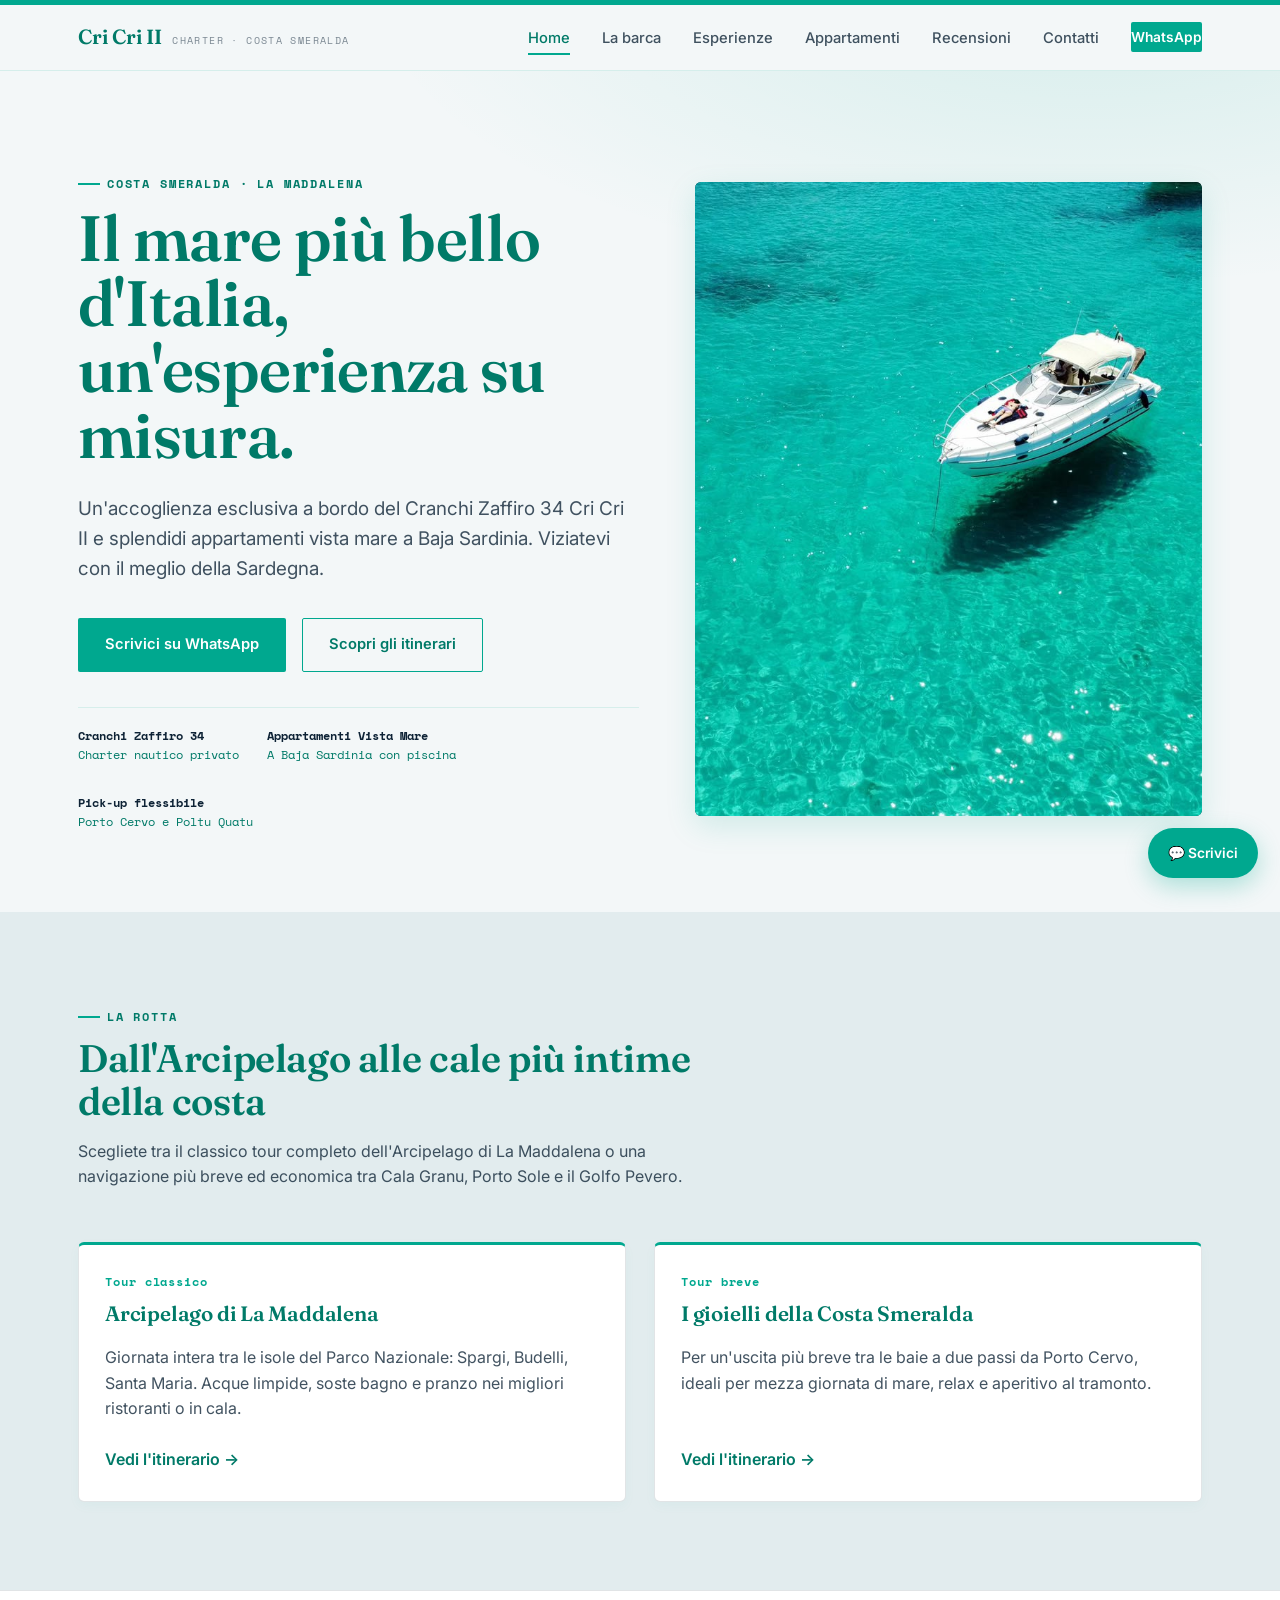
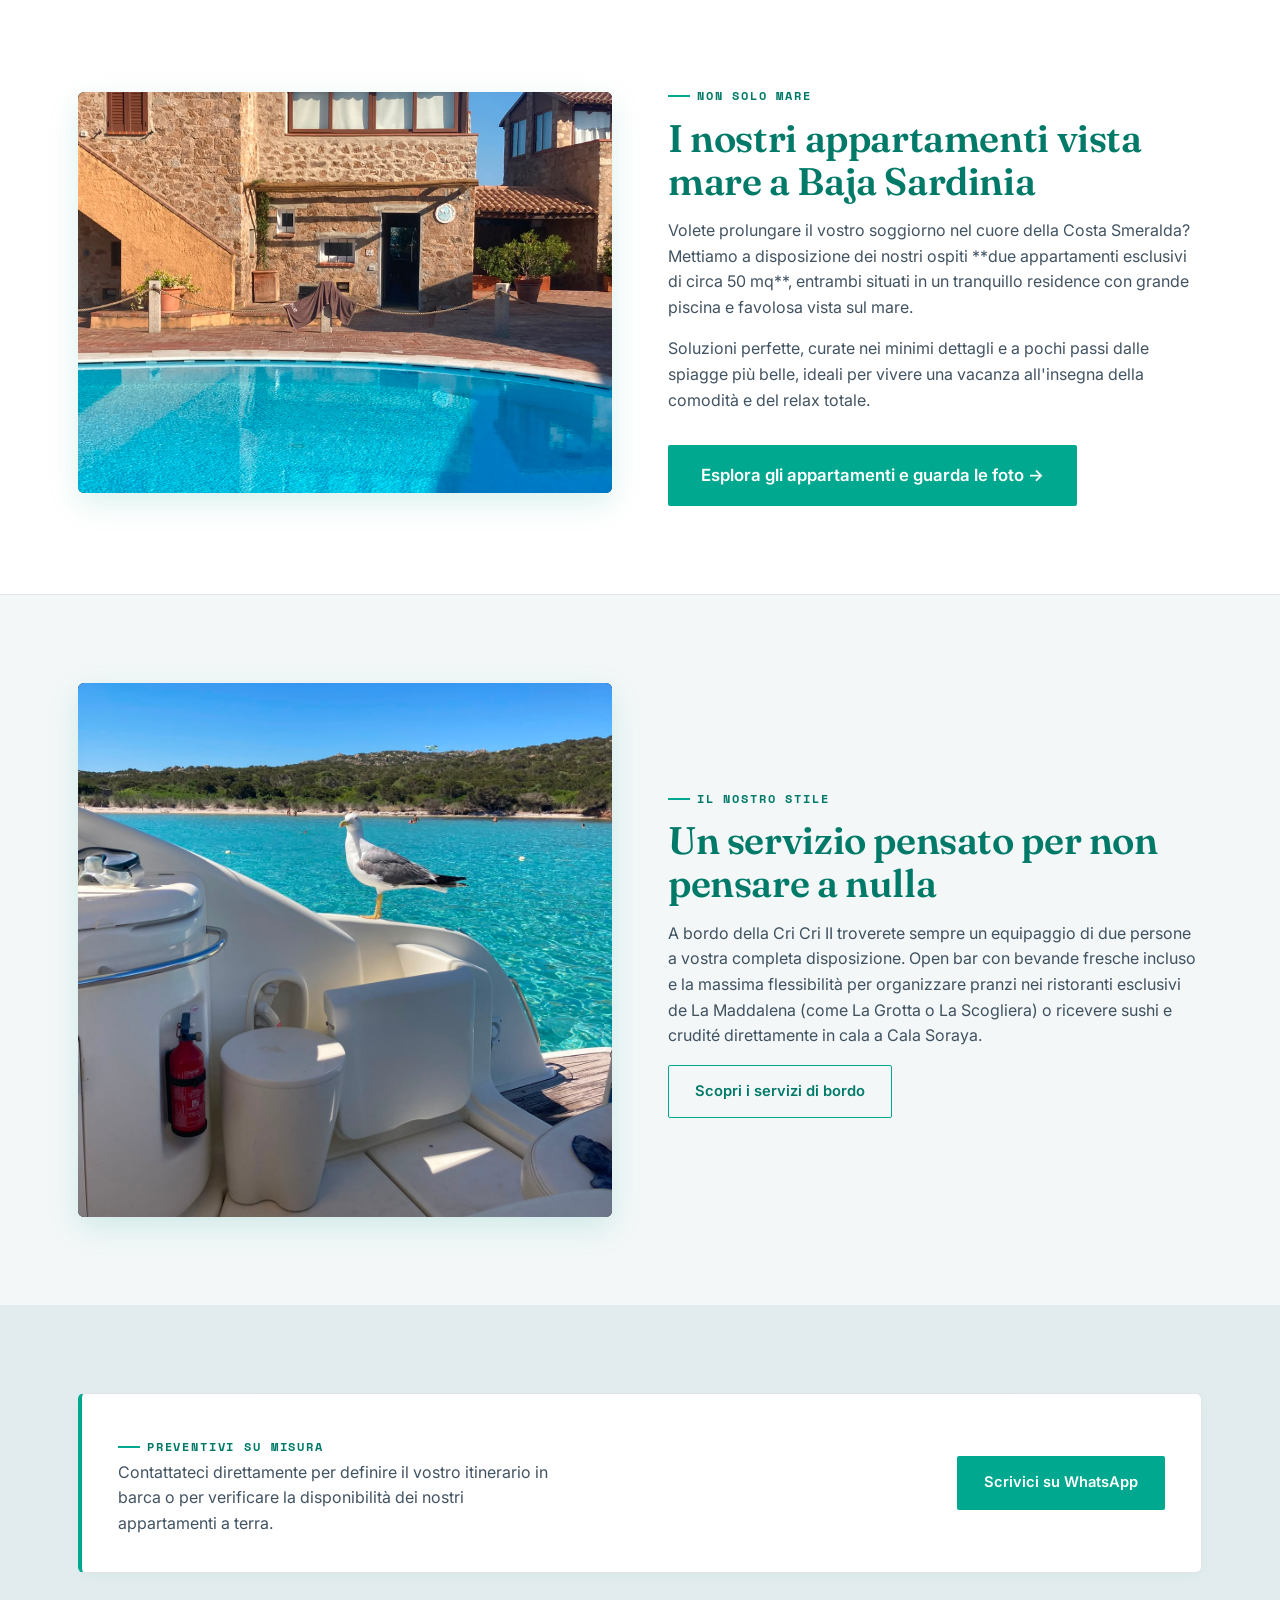
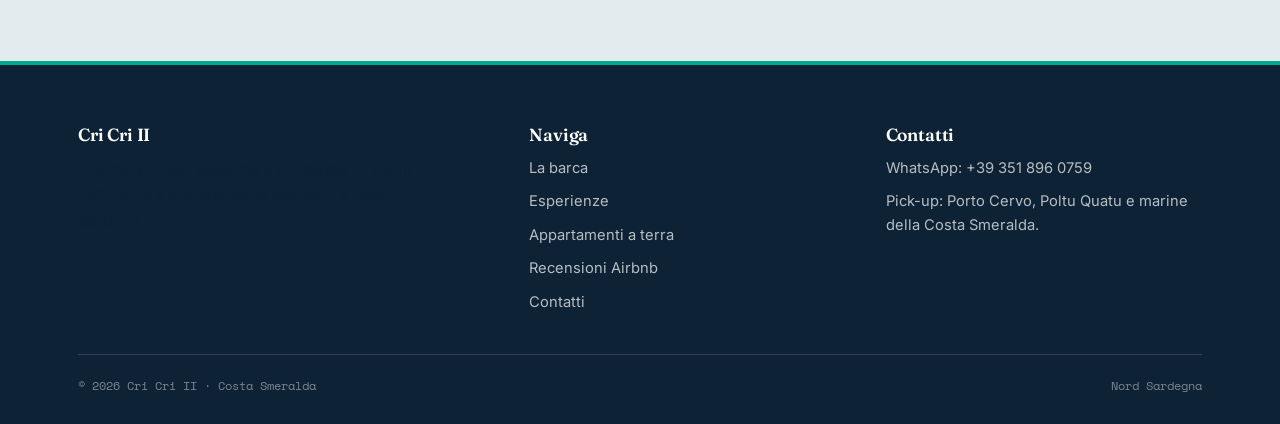
==== index.html @ c1dc6e1e "primo caricamento del sito" ====
<!DOCTYPE html>
<html lang="it">
<head>
<meta charset="UTF-8">
<meta name="viewport" content="width=device-width, initial-scale=1.0">
<title>Cri Cri II - Charter privato in Costa Smeralda</title>
<meta name="description" content="Charter nautico esclusivo a bordo del Cranchi Zaffiro 34 Cri Cri II e appartamenti di lusso a Baja Sardinia.">
<link rel="stylesheet" href="style.css">
</head>
<body>
<header class="site-header">
  <nav class="nav">
    <a href="index.html" class="brand">Cri Cri II <small>Charter · Costa Smeralda</small></a>
    <button class="nav-toggle" aria-label="Menu">☰</button>
    <ul class="nav-links">
      <li><a href="index.html" class="active">Home</a></li>
      <li><a href="la-barca.html">La barca</a></li>
      <li><a href="esperienze.html">Esperienze</a></li>
      <li><a href="appartamenti.html">Appartamenti</a></li>
      <li><a href="recensioni.html">Recensioni</a></li>
      <li><a href="contatti.html">Contatti</a></li>
      <li><a href="https://wa.me/393518960759?text=Ciao%2C%20vorrei%20informazioni" class="nav-cta" target="_blank" rel="noopener">WhatsApp</a></li>
    </ul>
  </nav>
</header>

<section class="hero">
  <div class="container hero-grid">
    <div>
      <p class="eyebrow">Costa Smeralda · La Maddalena</p>
      <h1>Il mare più bello d'Italia, un'esperienza su misura.</h1>
      <p class="hero-tagline">Un'accoglienza esclusiva a bordo del Cranchi Zaffiro 34 Cri Cri II e splendidi appartamenti vista mare a Baja Sardinia. Viziatevi con il meglio della Sardegna.</p>
      <div class="hero-cta-row">
        <a href="https://wa.me/393518960759?text=Ciao%2C%20vorrei%20informazioni%20sul%20charter" class="btn btn-whatsapp" target="_blank" rel="noopener">Scrivici su WhatsApp</a>
        <a href="esperienze.html" class="btn btn-outline">Scopri gli itinerari</a>
      </div>
      <div class="hero-meta">
        <div><strong>Cranchi Zaffiro 34</strong><br>Charter nautico privato</div>
        <div><strong>Appartamenti Vista Mare</strong><br>A Baja Sardinia con piscina</div>
        <div><strong>Pick-up flessibile</strong><br>Porto Cervo e Poltu Quatu</div>
      </div>
    </div>
    <div class="photo-frame" style="--ar:4/5;">
      <img src="PHOTO-2026-07-21-18-40-40.jpg" alt="Barca in mare cristallino" style="z-index: 0;">
      <span class="tag">Cri Cri II</span>
      <span class="cap">Navigazione in Costa Smeralda</span>
    </div>
  </div>
</section>

<section class="section-alt">
  <div class="container">
    <div class="section-head">
      <p class="eyebrow">La rotta</p>
      <h2>Dall'Arcipelago alle cale più intime della costa</h2>
      <p>Scegliete tra il classico tour completo dell'Arcipelago di La Maddalena o una navigazione più breve ed economica tra Cala Granu, Porto Sole e il Golfo Pevero.</p>
    </div>
    <div class="grid-2">
      <div class="card">
        <span class="num">Tour classico</span>
        <h3>Arcipelago di La Maddalena</h3>
        <p>Giornata intera tra le isole del Parco Nazionale: Spargi, Budelli, Santa Maria. Acque limpide, soste bagno e pranzo nei migliori ristoranti o in cala.</p>
        <a href="esperienze.html" style="text-decoration:none; color:var(--smeraldina-dark); font-weight:600; margin-top:auto;">Vedi l'itinerario &rarr;</a>
      </div>
      <div class="card">
        <span class="num">Tour breve</span>
        <h3>I gioielli della Costa Smeralda</h3>
        <p>Per un'uscita più breve tra le baie a due passi da Porto Cervo, ideali per mezza giornata di mare, relax e aperitivo al tramonto.</p>
        <a href="esperienze.html" style="text-decoration:none; color:var(--smeraldina-dark); font-weight:600; margin-top:auto;">Vedi l'itinerario &rarr;</a>
      </div>
    </div>
  </div>
</section>

<!-- SEZIONE APPARTAMENTI EVIDENZIATA IN HOME -->
<section style="background: #fff; border-top: 1px solid var(--line); border-bottom: 1px solid var(--line);">
  <div class="container two-col">
    <div class="photo-frame" style="--ar:4/3;">
       <img src="appartamento-baja.JPG" alt="Appartamenti a Baja Sardinia" style="z-index: 0;">
       <span class="tag">Ospitalità a terra</span>
       <span class="cap">Residency con piscina a Baja Sardinia</span>
    </div>
    <div class="col-text">
      <p class="eyebrow">Non solo mare</p>
      <h2>I nostri appartamenti vista mare a Baja Sardinia</h2>
      <p>Volete prolungare il vostro soggiorno nel cuore della Costa Smeralda? Mettiamo a disposizione dei nostri ospiti **due appartamenti esclusivi di circa 50 mq**, entrambi situati in un tranquillo residence con grande piscina e favolosa vista sul mare.</p>
      <p>Soluzioni perfette, curate nei minimi dettagli e a pochi passi dalle spiagge più belle, ideali per vivere una vacanza all'insegna della comodità e del relax totale.</p>
      
      <div style="margin-top: 2em;">
        <a href="appartamenti.html" class="btn btn-primary" style="padding: 16px 32px; font-size: 1.05rem; background: var(--smeraldina);">
          Esplora gli appartamenti e guarda le foto &rarr;
        </a>
      </div>
    </div>
  </div>
</section>

<section>
  <div class="container two-col">
    <div class="photo-frame" style="--ar:1/1;">
      <img src="PHOTO-2026-07-21-18-40-39.jpg" alt="Dettagli di bordo" style="z-index: 0;">
      <span class="tag">Comfort totale</span>
      <span class="cap">Open bar e assistenza dedicata</span>
    </div>
    <div class="col-text">
      <p class="eyebrow">Il nostro stile</p>
      <h2>Un servizio pensato per non pensare a nulla</h2>
      <p>A bordo della Cri Cri II troverete sempre un equipaggio di due persone a vostra completa disposizione. Open bar con bevande fresche incluso e la massima flessibilità per organizzare pranzi nei ristoranti esclusivi de La Maddalena (come La Grotta o La Scogliera) o ricevere sushi e crudité direttamente in cala a Cala Soraya.</p>
      <a href="esperienze.html" class="btn btn-outline">Scopri i servizi di bordo</a>
    </div>
  </div>
</section>

<section class="section-alt">
  <div class="container">
    <div class="price-box">
      <div>
        <p class="eyebrow" style="margin-bottom:.3em;">Preventivi su misura</p>
        <p style="margin:0;max-width:44ch;">Contattateci direttamente per definire il vostro itinerario in barca o per verificare la disponibilità dei nostri appartamenti a terra.</p>
      </div>
      <a href="https://wa.me/393518960759?text=Ciao%2C%20vorrei%20informazioni" class="btn btn-whatsapp" target="_blank" rel="noopener">Scrivici su WhatsApp</a>
    </div>
  </div>
</section>

<footer>
  <div class="container">
    <div class="footer-grid">
      <div>
        <h4>Cri Cri II</h4>
        <p style="max-width:36ch;">Charter privato elegante a bordo del Cranchi Zaffiro 34 e appartamenti esclusivi a Baja Sardinia.</p>
      </div>
      <div>
        <h4>Naviga</h4>
        <ul class="footer-links">
          <li><a href="la-barca.html">La barca</a></li>
          <li><a href="esperienze.html">Esperienze</a></li>
          <li><a href="appartamenti.html">Appartamenti a terra</a></li>
          <li><a href="recensioni.html">Recensioni Airbnb</a></li>
          <li><a href="contatti.html">Contatti</a></li>
        </ul>
      </div>
      <div>
        <h4>Contatti</h4>
        <ul class="footer-links">
          <li><a href="https://wa.me/393518960759" target="_blank" rel="noopener">WhatsApp: +39 351 896 0759</a></li>
          <li>Pick-up: Porto Cervo, Poltu Quatu e marine della Costa Smeralda.</li>
        </ul>
      </div>
    </div>
    <div class="footer-bottom">
      <span>© 2026 Cri Cri II · Costa Smeralda</span>
      <span>Nord Sardegna</span>
    </div>
  </div>
</footer>
<a href="https://wa.me/393518960759" class="wa-float" target="_blank" rel="noopener">💬 Scrivici</a>
<script src="script.js"></script>
</body>
</html>
---- style.css ----
/* =========================================================
   CRI CRI II - Charter nautico & Ospitalità, Costa Smeralda
   Palette: Verde Smeraldina PROTAGONISTA, Blu Navy, 
   Azzurro Acquamarina & Sabbia.
   ========================================================= */
@import url('https://fonts.googleapis.com/css2?family=Fraunces:ital,opsz,wght@0,9..144,400;0,9..144,500;0,9..144,600;0,9..144,700;1,9..144,500&family=Inter:wght@400;500;600;700&family=Space+Mono:wght@400;700&display=swap');

:root{
  --ink: #0D2235;          /* Blu navy profondo */
  --ink-70: rgba(13,34,53,.78);
  --ink-45: rgba(13,34,53,.52);
  
  /* Sfondi morbidi */
  --linen: #F3F7F8;        /* Acquamarina ultra-chiaro */
  --linen-dim: #E2ECEE;    /* Azzurro polvere per sezioni alternate */
  
  /* Colore PROTAGONISTA: Verde Acqua Smeraldina */
  --smeraldina: #00A88F;   /* Verde smeraldo brillante per bottoni e accenti */
  --smeraldina-dark: #007A68; /* Smeraldina profondo per titoli perfetti da leggere */
  --smeraldina-light: rgba(0, 168, 143, 0.12);
  
  --gold: #D1A153;         /* Tocco sabbia dorata/ottone */
  --line: rgba(13,34,53,.12);
  --radius: 6px;
  --shadow: 0 10px 30px rgba(0,168,143,.15);
}

*{box-sizing:border-box;}
html{scroll-behavior:smooth;}
body{
  margin:0;
  background:var(--linen);
  color:var(--ink);
  font-family:'Inter', sans-serif;
  font-size:16px;
  line-height:1.6;
  -webkit-font-smoothing:antialiased;
  border-top: 5px solid var(--smeraldina); /* Nuova cornice superiore verde */
}
img{max-width:100%;display:block;}
a{color:inherit;}

.container{
  width:100%;
  max-width:1180px;
  margin:0 auto;
  padding:0 28px;
}

/* TITOLI ORA IN VERDE SMERALDINA */
h1,h2,h3,h4{
  font-family:'Fraunces', serif;
  font-weight:600;
  margin:0 0 .4em;
  color:var(--smeraldina-dark); 
  letter-spacing:-0.01em;
}
h1{font-size:clamp(2.4rem,5vw,4.2rem);line-height:1.03;font-weight:600;}
h2{font-size:clamp(1.7rem,3vw,2.6rem);line-height:1.12;}
h3{font-size:1.3rem;line-height:1.25;}
p{margin:0 0 1em;color:var(--ink-70);}

/* Testo selezionato con il mouse color smeraldo */
::selection {
  background: var(--smeraldina);
  color: #fff;
}

.eyebrow{
  font-family:'Space Mono', monospace;
  font-size:.72rem;
  letter-spacing:.16em;
  text-transform:uppercase;
  color:var(--smeraldina-dark);
  display:inline-flex;
  align-items:center;
  gap:.6em;
  margin-bottom:1em;
  font-weight:700;
}
.eyebrow::before{
  content:"";
  width:22px;height:2px;background:var(--smeraldina);display:inline-block;
}

/* ---------- header / nav ---------- */
.site-header{
  position:sticky;top:0;z-index:50;
  background:rgba(243, 247, 248, .94);
  backdrop-filter:blur(8px);
  border-bottom:1px solid var(--smeraldina-light);
}
.nav{
  display:flex;align-items:center;justify-content:space-between;
  padding:16px 28px;max-width:1180px;margin:0 auto;
}
.brand{
  display:flex;align-items:baseline;gap:.5em;
  font-family:'Fraunces', serif;font-weight:600;font-size:1.28rem;
  text-decoration:none;
  color:var(--smeraldina-dark); /* Logo testuale in verde */
}
.brand small{
  font-family:'Space Mono',monospace;font-size:.62rem;letter-spacing:.14em;
  color:var(--ink-45);text-transform:uppercase;font-weight:400;
}
.nav-links{display:flex;gap:32px;list-style:none;margin:0;padding:0;align-items:center;}
.nav-links a{
  text-decoration:none;font-size:.92rem;font-weight:500;color:var(--ink-70);
  position:relative;padding:4px 0;
  transition: color 0.2s ease;
}
.nav-links a:hover, .nav-links a.active{color:var(--smeraldina-dark);}
.nav-links a.active::after{
  content:"";position:absolute;left:0;right:0;bottom:-4px;height:2px;background:var(--smeraldina);
}
.nav-cta{
  background:var(--smeraldina);color:#fff !important;
  padding:10px 20px;border-radius:2px;font-size:.86rem !important;
  font-weight:600 !important;text-decoration:none;
  display:inline-flex;align-items:center;gap:.5em;
  transition: background 0.2s ease;
}
.nav-cta:hover{background:var(--smeraldina-dark);}
.nav-toggle{display:none;background:none;border:0;font-size:1.6rem;cursor:pointer;color:var(--smeraldina-dark);}

@media (max-width:860px){
  .nav-links{
    position:fixed;top:64px;left:0;right:0;
    background:var(--linen);
    flex-direction:column;align-items:flex-start;
    padding:24px 28px 32px;gap:20px;
    border-bottom:1px solid var(--line);
    transform:translateY(-120%);opacity:0;
    transition:transform .3s ease, opacity .3s ease;
    pointer-events:none;
  }
  .nav-links.open{transform:translateY(0);opacity:1;pointer-events:auto;}
  .nav-toggle{display:block;}
}

/* ---------- buttons ---------- */
.btn{
  display:inline-flex;align-items:center;gap:.6em;
  font-family:'Inter',sans-serif;font-weight:600;font-size:.92rem;
  padding:14px 26px;border-radius:2px;text-decoration:none;
  border:1px solid transparent;cursor:pointer;
  transition: all 0.2s ease;
}
.btn-primary{background:var(--smeraldina);color:#fff;}
.btn-primary:hover{background:var(--smeraldina-dark); transform:translateY(-1px);}

.btn-outline{border-color:var(--smeraldina);color:var(--smeraldina-dark);background:transparent;}
.btn-outline:hover{background:var(--smeraldina);color:#fff;}

.btn-whatsapp{background:var(--smeraldina);color:#fff;}
.btn-whatsapp:hover{background:var(--smeraldina-dark); transform:translateY(-1px);}

/* ---------- hero ---------- */
.hero{
  position:relative;
  padding:96px 0 80px;
  background:
    radial-gradient(1200px 500px at 85% -10%, var(--smeraldina-light), transparent 60%),
    linear-gradient(180deg, var(--linen) 0%, var(--linen) 100%);
  overflow:hidden;
}
.hero-grid{
  display:grid;grid-template-columns:1.05fr .95fr;gap:56px;align-items:center;
}
@media (max-width:900px){.hero-grid{grid-template-columns:1fr;}}
.hero-tagline{font-size:1.18rem;color:var(--ink-70);max-width:46ch;margin-bottom:1.8em;}
.hero-cta-row{display:flex;gap:16px;flex-wrap:wrap;margin-bottom:2.2em;}
.hero-meta{
  display:flex;gap:28px;flex-wrap:wrap;
  font-family:'Space Mono',monospace;font-size:.76rem;color:var(--smeraldina-dark);
  border-top:1px solid var(--smeraldina-light);padding-top:18px;
}
.hero-meta strong{color:var(--ink);font-weight:700;}

/* ---------- photo frame ---------- */
.photo-frame{
  position:relative;
  border-radius:var(--radius);
  overflow:hidden;
  aspect-ratio: var(--ar, 4/3);
  background:var(--ink);
  display:flex;flex-direction:column;justify-content:flex-end;
  align-items:flex-start;
  color:#fff;padding:16px 18px;
  box-shadow:var(--shadow);
}
.photo-frame img{position:absolute;inset:0;width:100%;height:100%;object-fit:cover;}
.photo-frame .tag{
  background: var(--smeraldina);
  color: #fff;
  font-family: 'Inter', sans-serif;
  font-size: .75rem;
  font-weight: 700;
  letter-spacing: .05em;
  text-transform: uppercase;
  padding: 6px 12px;
  border-radius: 20px;
  display: inline-block;
  box-shadow: 0 2px 10px rgba(0,0,0,0.15);
}
.photo-frame .cap{
  font-family:'Fraunces',serif;
  font-size:1.15rem;
  margin-top:.4em; 
  text-shadow: 0 2px 6px rgba(0,0,0,0.8);
  font-weight: 500;
  color: #fff; /* Sovrascrive il verde per i testi sulle foto */
}

/* ---------- sections ---------- */
section{padding:88px 0;}
.section-alt{background:var(--linen-dim);}
.section-ink{
  background: linear-gradient(135deg, var(--smeraldina-dark) 0%, var(--ink) 100%);
  color:#fff;
}
.section-ink h2, .section-ink h3{color:#fff;}
.section-ink p{color:rgba(255,255,255,.9);}
.section-ink .eyebrow {color:#fff;}
.section-ink .eyebrow::before {background:#fff;}
.section-head{max-width:640px;margin-bottom:52px;}

/* ---------- cards ---------- */
.grid-3{display:grid;grid-template-columns:repeat(3,1fr);gap:28px;}
.grid-2{display:grid;grid-template-columns:1fr 1fr;gap:28px;}
@media (max-width:860px){.grid-3{grid-template-columns:1fr;}.grid-2{grid-template-columns:1fr;}}

.card{
  background:#fff;
  border:1px solid var(--line);
  border-top: 3px solid var(--smeraldina);
  border-radius:var(--radius);
  padding:28px 26px;display:flex;flex-direction:column;gap:.6em;
  box-shadow: 0 4px 12px rgba(0,168,143,.04);
}
.card .num{
  font-family:'Space Mono',monospace;font-size:.72rem;color:var(--smeraldina);
  letter-spacing:.08em;font-weight:700;
}

/* price box */
.price-box{
  display:flex;flex-wrap:wrap;gap:32px;align-items:center;justify-content:space-between;
  background:#fff;
  border:1px solid var(--line);
  border-left: 4px solid var(--smeraldina);
  border-radius:var(--radius);
  padding:36px;
  box-shadow: 0 4px 12px rgba(0,168,143,.04);
}

/* footer */
footer{
  background:var(--ink);color:rgba(255,255,255,.7);
  padding:56px 0 28px;
  border-top: 4px solid var(--smeraldina);
}
footer h4{color:#fff;font-family:'Fraunces',serif;font-size:1.1rem;}
.footer-grid{display:grid;grid-template-columns:1.3fr 1fr 1fr;gap:40px;margin-bottom:40px;}
@media (max-width:760px){.footer-grid{grid-template-columns:1fr;}}
footer a{color:rgba(255,255,255,.7);text-decoration:none; transition:color 0.2s ease;}
footer a:hover{color:var(--smeraldina);}
.footer-links{list-style:none;padding:0;margin:0;display:flex;flex-direction:column;gap:10px;font-size:.92rem;}
.footer-bottom{
  border-top:1px solid rgba(255,255,255,.14);padding-top:22px;
  display:flex;justify-content:space-between;flex-wrap:wrap;gap:12px;
  font-family:'Space Mono',monospace;font-size:.72rem;color:rgba(255,255,255,.45);
}

/* wa-float */
.wa-float{
  position:fixed;bottom:22px;right:22px;z-index:60;
  background:var(--smeraldina);
  color:#fff;border-radius:50px;
  padding:14px 20px;display:flex;align-items:center;gap:.6em;
  text-decoration:none;box-shadow:0 8px 24px rgba(0,168,143,.3);
  font-family:'Inter',sans-serif;font-weight:600;font-size:.86rem;
  transition: background 0.2s ease, transform 0.2s ease;
}
.wa-float:hover{background:var(--smeraldina-dark); transform:scale(1.05);}

/* utilities / page specific */
.amenity-list{list-style:none;padding:0;margin:0;display:grid;grid-template-columns:1fr 1fr;gap:10px 24px;}
.amenity-list li{font-size:.92rem;color:var(--ink-70);padding-left:1.3em;position:relative;}
.amenity-list li::before{content:"\2022";position:absolute;left:0;color:var(--smeraldina);font-weight:bold;font-size:1.2em;}
.badge{
  display:inline-flex;align-items:center;gap:.5em;
  font-family:'Space Mono',monospace;font-size:.68rem;letter-spacing:.06em;
  text-transform:uppercase;color:var(--smeraldina-dark);
  background:var(--smeraldina-light);border:1px solid rgba(0,168,143,.3);
  padding:6px 12px;border-radius:20px;font-weight:700;
}
.divider{height:1px;background:var(--smeraldina-light);margin:0;border:0;}
.page-hero{
  padding:64px 0 48px;
  background:linear-gradient(180deg, var(--linen-dim), var(--linen));
  border-bottom:1px solid var(--smeraldina-light);
}
.two-col{display:grid;grid-template-columns:1fr 1fr;gap:56px;align-items:center;}
@media (max-width:860px){.two-col{grid-template-columns:1fr;}}
.two-col.reverse .col-text{order:2;}
@media (max-width:860px){.two-col.reverse .col-text{order:0;}}
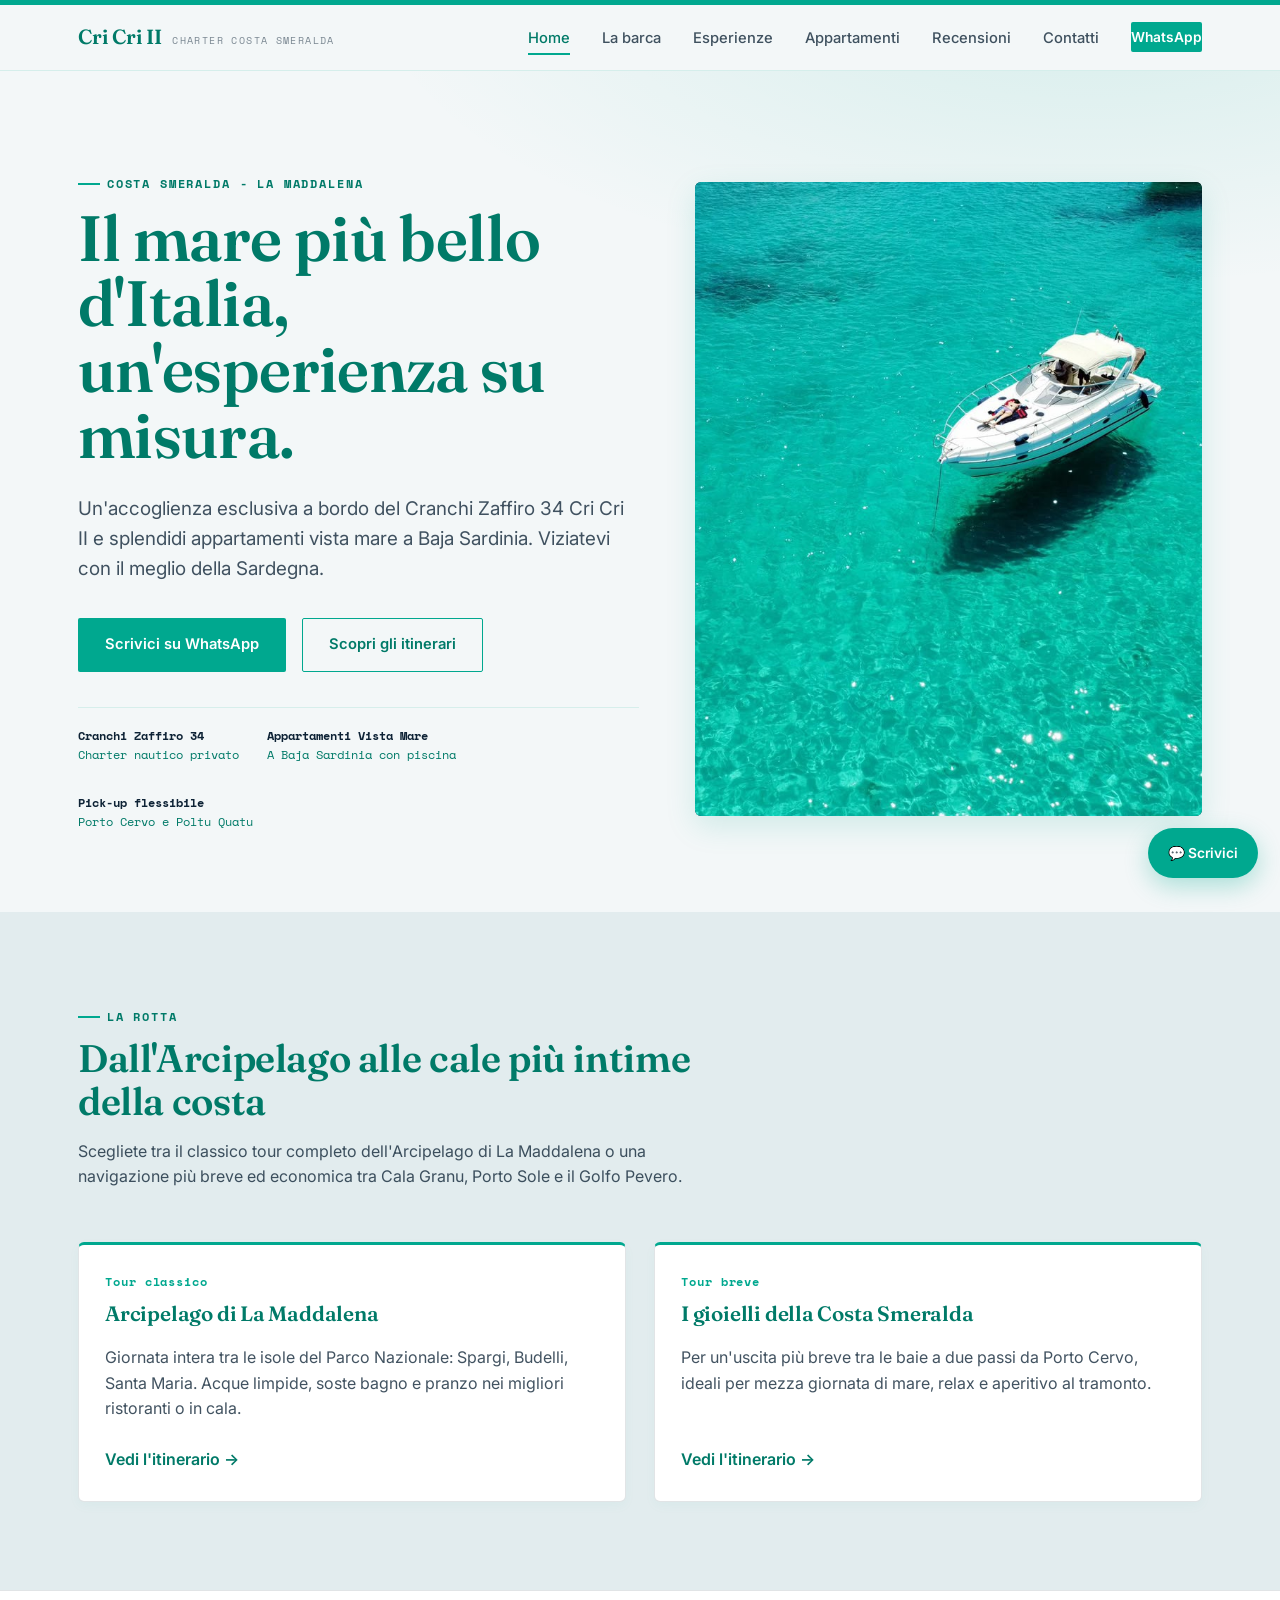
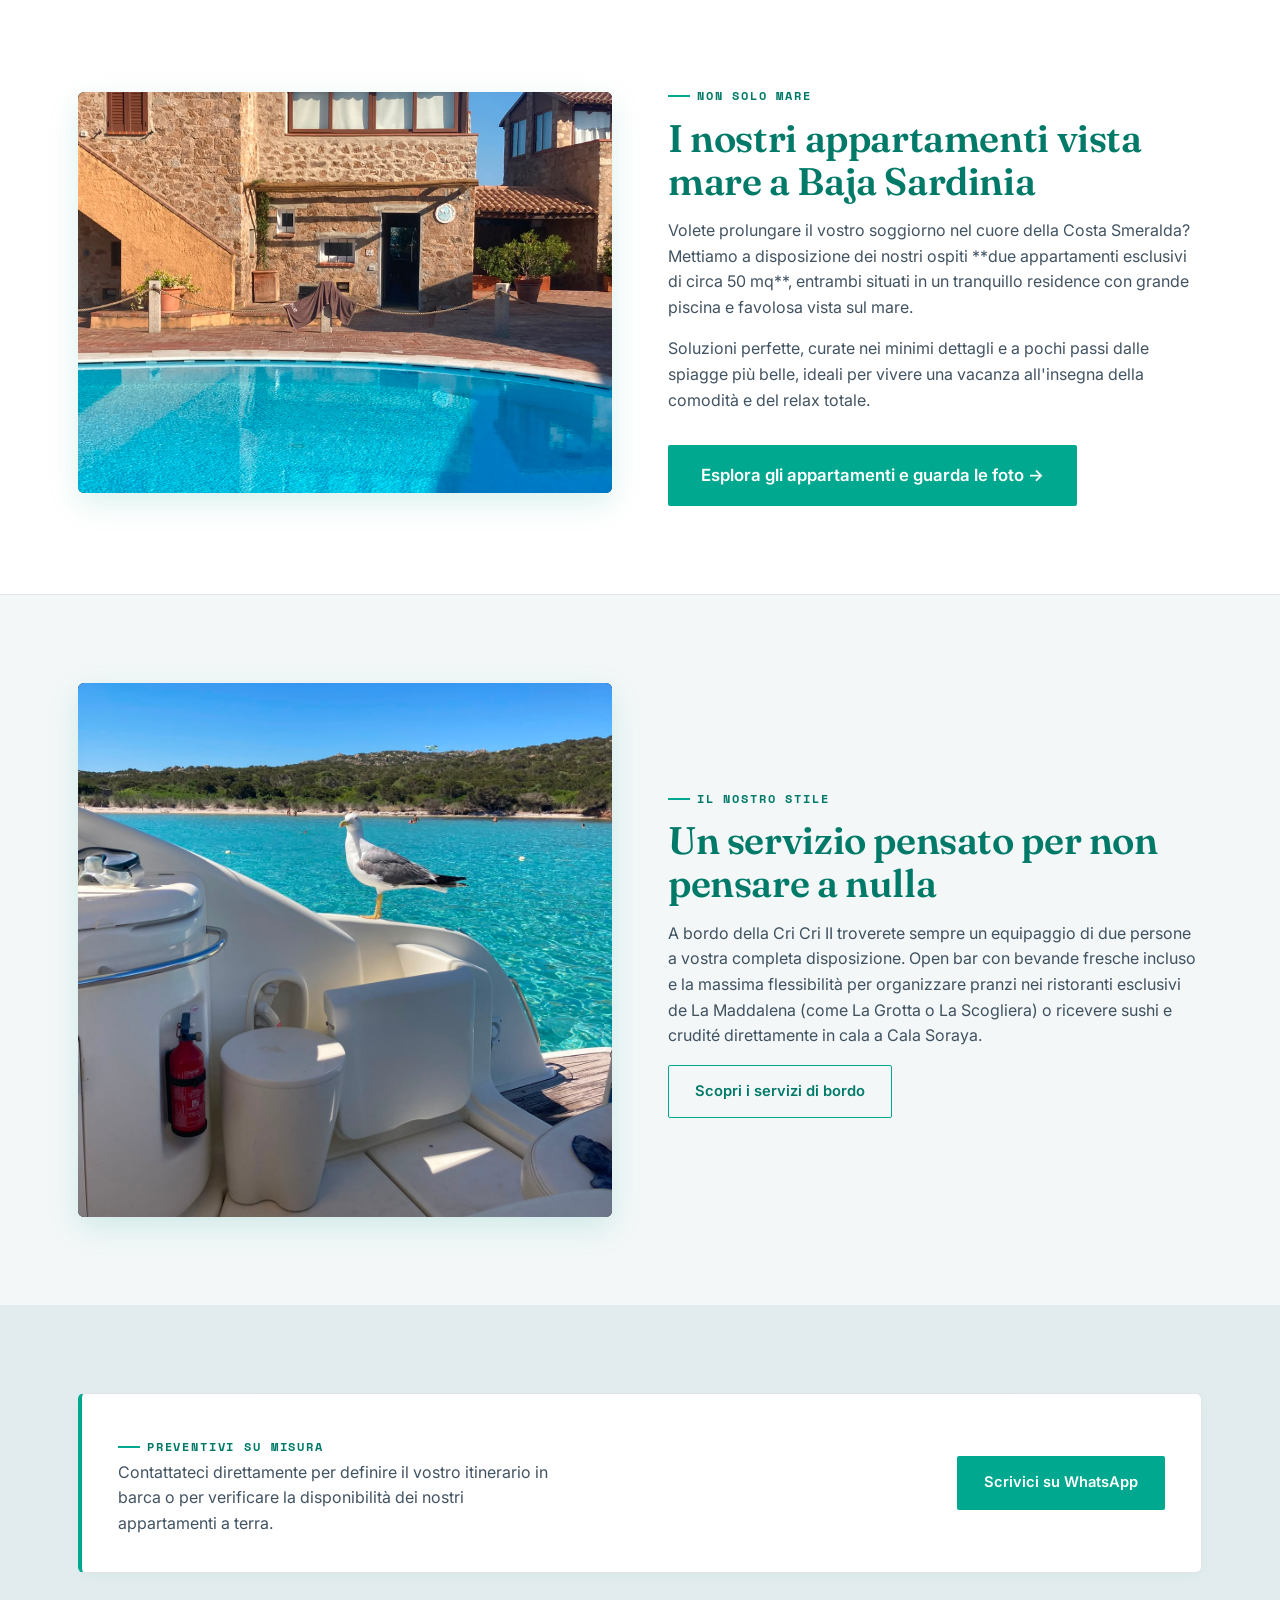
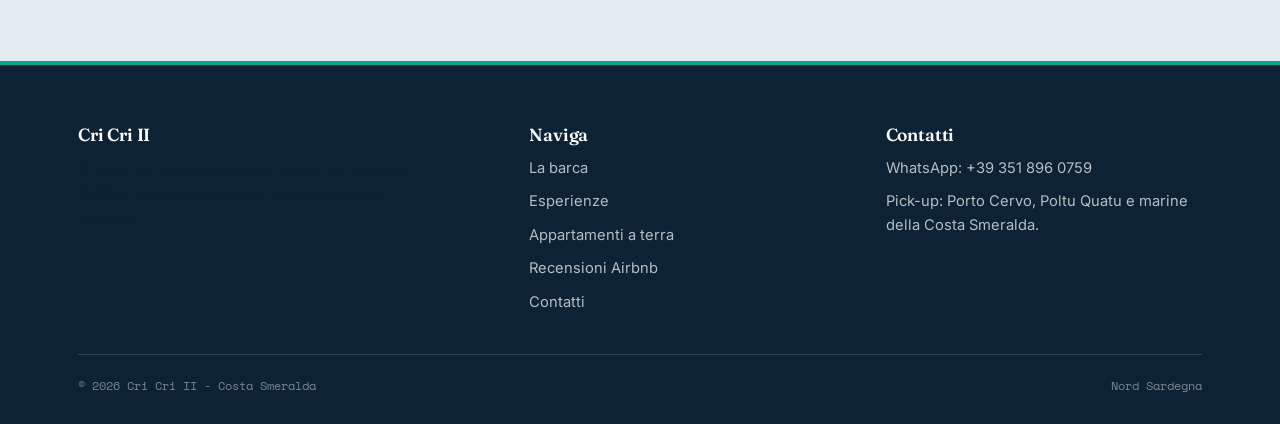
==== commit 0419cdea: "debug" ====
--- a/index.html
+++ b/index.html
@@ -1,160 +1,152 @@
 <!DOCTYPE html>
 <html lang="it">
 <head>
-<meta charset="UTF-8">
-<meta name="viewport" content="width=device-width, initial-scale=1.0">
-<title>Cri Cri II - Charter privato in Costa Smeralda</title>
-<meta name="description" content="Charter nautico esclusivo a bordo del Cranchi Zaffiro 34 Cri Cri II e appartamenti di lusso a Baja Sardinia.">
-<link rel="stylesheet" href="style.css">
+  <meta charset="UTF-8">
+  <meta name="viewport" content="width=device-width, initial-scale=1.0">
+  <title>Cri Cri II - Charter privato in Costa Smeralda</title>
+  <meta name="description" content="Charter nautico esclusivo a bordo del Cranchi Zaffiro 34 Cri Cri II e appartamenti di lusso a Baja Sardinia.">
+  <link rel="stylesheet" href="style.css">
 </head>
 <body>
-<header class="site-header">
-  <nav class="nav">
-    <a href="index.html" class="brand">Cri Cri II <small>Charter · Costa Smeralda</small></a>
-    <button class="nav-toggle" aria-label="Menu">☰</button>
-    <ul class="nav-links">
-      <li><a href="index.html" class="active">Home</a></li>
-      <li><a href="la-barca.html">La barca</a></li>
-      <li><a href="esperienze.html">Esperienze</a></li>
-      <li><a href="appartamenti.html">Appartamenti</a></li>
-      <li><a href="recensioni.html">Recensioni</a></li>
-      <li><a href="contatti.html">Contatti</a></li>
-      <li><a href="https://wa.me/393518960759?text=Ciao%2C%20vorrei%20informazioni" class="nav-cta" target="_blank" rel="noopener">WhatsApp</a></li>
-    </ul>
-  </nav>
-</header>
-
-<section class="hero">
-  <div class="container hero-grid">
-    <div>
-      <p class="eyebrow">Costa Smeralda · La Maddalena</p>
-      <h1>Il mare più bello d'Italia, un'esperienza su misura.</h1>
-      <p class="hero-tagline">Un'accoglienza esclusiva a bordo del Cranchi Zaffiro 34 Cri Cri II e splendidi appartamenti vista mare a Baja Sardinia. Viziatevi con il meglio della Sardegna.</p>
-      <div class="hero-cta-row">
-        <a href="https://wa.me/393518960759?text=Ciao%2C%20vorrei%20informazioni%20sul%20charter" class="btn btn-whatsapp" target="_blank" rel="noopener">Scrivici su WhatsApp</a>
-        <a href="esperienze.html" class="btn btn-outline">Scopri gli itinerari</a>
+  <header class="site-header">
+    <nav class="nav">
+      <a href="index.html" class="brand">Cri Cri II <small>Charter Costa Smeralda</small></a>
+      <button class="nav-toggle" aria-label="Menu"></button>
+      <ul class="nav-links">
+        <li><a href="index.html" class="active">Home</a></li>
+        <li><a href="la-barca.html">La barca</a></li>
+        <li><a href="esperienze.html">Esperienze</a></li>
+        <li><a href="appartamenti.html">Appartamenti</a></li>
+        <li><a href="recensioni.html">Recensioni</a></li>
+        <li><a href="contatti.html">Contatti</a></li>
+        <li><a href="https://wa.me/393518960759" class="nav-cta" target="_blank" rel="noopener">WhatsApp</a></li>
+      </ul>
+    </nav>
+  </header>
+  <section class="hero">
+    <div class="container hero-grid">
+      <div>
+        <p class="eyebrow">Costa Smeralda - La Maddalena</p>
+        <h1>Il mare più bello d'Italia, un'esperienza su misura.</h1>
+        <p class="hero-tagline">Un'accoglienza esclusiva a bordo del Cranchi Zaffiro 34 Cri Cri II e splendidi appartamenti vista mare a Baja Sardinia. Viziatevi con il meglio della Sardegna.</p>
+        <div class="hero-cta-row">
+          <a href="https://wa.me/393518960759?text=Ciao%2C%20vorrei%20informazioni%20sul%20charter" class="btn btn-whatsapp" target="_blank" rel="noopener">Scrivici su WhatsApp</a>
+          <a href="esperienze.html" class="btn btn-outline">Scopri gli itinerari</a>
+        </div>
+        <div class="hero-meta">
+          <div><strong>Cranchi Zaffiro 34</strong><br>Charter nautico privato</div>
+          <div><strong>Appartamenti Vista Mare</strong><br>A Baja Sardinia con piscina</div>
+          <div><strong>Pick-up flessibile</strong><br>Porto Cervo e Poltu Quatu</div>
+        </div>
       </div>
-      <div class="hero-meta">
-        <div><strong>Cranchi Zaffiro 34</strong><br>Charter nautico privato</div>
-        <div><strong>Appartamenti Vista Mare</strong><br>A Baja Sardinia con piscina</div>
-        <div><strong>Pick-up flessibile</strong><br>Porto Cervo e Poltu Quatu</div>
+      <div class="photo-frame" style="--ar:4/5;">
+        <img src="PHOTO-2026-07-21-18-40-40.jpg" alt="Barca in mare cristallino" style="z-index: 0;">
+        <span class="tag">Cri Cri II</span>
+        <span class="cap">Navigazione in Costa Smeralda</span>
       </div>
     </div>
-    <div class="photo-frame" style="--ar:4/5;">
-      <img src="PHOTO-2026-07-21-18-40-40.jpg" alt="Barca in mare cristallino" style="z-index: 0;">
-      <span class="tag">Cri Cri II</span>
-      <span class="cap">Navigazione in Costa Smeralda</span>
-    </div>
-  </div>
-</section>
-
-<section class="section-alt">
-  <div class="container">
-    <div class="section-head">
-      <p class="eyebrow">La rotta</p>
-      <h2>Dall'Arcipelago alle cale più intime della costa</h2>
-      <p>Scegliete tra il classico tour completo dell'Arcipelago di La Maddalena o una navigazione più breve ed economica tra Cala Granu, Porto Sole e il Golfo Pevero.</p>
-    </div>
-    <div class="grid-2">
-      <div class="card">
-        <span class="num">Tour classico</span>
-        <h3>Arcipelago di La Maddalena</h3>
-        <p>Giornata intera tra le isole del Parco Nazionale: Spargi, Budelli, Santa Maria. Acque limpide, soste bagno e pranzo nei migliori ristoranti o in cala.</p>
-        <a href="esperienze.html" style="text-decoration:none; color:var(--smeraldina-dark); font-weight:600; margin-top:auto;">Vedi l'itinerario &rarr;</a>
+  </section>
+  <section class="section-alt">
+    <div class="container">
+      <div class="section-head">
+        <p class="eyebrow">La rotta</p>
+        <h2>Dall'Arcipelago alle cale più intime della costa</h2>
+        <p>Scegliete tra il classico tour completo dell'Arcipelago di La Maddalena o una navigazione più breve ed economica tra Cala Granu, Porto Sole e il Golfo Pevero.</p>
       </div>
-      <div class="card">
-        <span class="num">Tour breve</span>
-        <h3>I gioielli della Costa Smeralda</h3>
-        <p>Per un'uscita più breve tra le baie a due passi da Porto Cervo, ideali per mezza giornata di mare, relax e aperitivo al tramonto.</p>
-        <a href="esperienze.html" style="text-decoration:none; color:var(--smeraldina-dark); font-weight:600; margin-top:auto;">Vedi l'itinerario &rarr;</a>
+      <div class="grid-2">
+        <div class="card">
+          <span class="num">Tour classico</span>
+          <h3>Arcipelago di La Maddalena</h3>
+          <p>Giornata intera tra le isole del Parco Nazionale: Spargi, Budelli, Santa Maria. Acque limpide, soste bagno e pranzo nei migliori ristoranti o in cala.</p>
+          <a href="esperienze.html" style="text-decoration:none; color:var(--smeraldina-dark); font-weight:600; margin-top:auto;">Vedi l'itinerario &rarr;</a>
+        </div>
+        <div class="card">
+          <span class="num">Tour breve</span>
+          <h3>I gioielli della Costa Smeralda</h3>
+          <p>Per un'uscita più breve tra le baie a due passi da Porto Cervo, ideali per mezza giornata di mare, relax e aperitivo al tramonto.</p>
+          <a href="esperienze.html" style="text-decoration:none; color:var(--smeraldina-dark); font-weight:600; margin-top:auto;">Vedi l'itinerario &rarr;</a>
+        </div>
       </div>
     </div>
-  </div>
-</section>
-
-<!-- SEZIONE APPARTAMENTI EVIDENZIATA IN HOME -->
-<section style="background: #fff; border-top: 1px solid var(--line); border-bottom: 1px solid var(--line);">
-  <div class="container two-col">
-    <div class="photo-frame" style="--ar:4/3;">
-       <img src="appartamento-baja.JPG" alt="Appartamenti a Baja Sardinia" style="z-index: 0;">
-       <span class="tag">Ospitalità a terra</span>
-       <span class="cap">Residency con piscina a Baja Sardinia</span>
-    </div>
-    <div class="col-text">
-      <p class="eyebrow">Non solo mare</p>
-      <h2>I nostri appartamenti vista mare a Baja Sardinia</h2>
-      <p>Volete prolungare il vostro soggiorno nel cuore della Costa Smeralda? Mettiamo a disposizione dei nostri ospiti **due appartamenti esclusivi di circa 50 mq**, entrambi situati in un tranquillo residence con grande piscina e favolosa vista sul mare.</p>
-      <p>Soluzioni perfette, curate nei minimi dettagli e a pochi passi dalle spiagge più belle, ideali per vivere una vacanza all'insegna della comodità e del relax totale.</p>
-      
-      <div style="margin-top: 2em;">
-        <a href="appartamenti.html" class="btn btn-primary" style="padding: 16px 32px; font-size: 1.05rem; background: var(--smeraldina);">
-          Esplora gli appartamenti e guarda le foto &rarr;
-        </a>
+  </section>
+  <section style="background: #fff; border-top: 1px solid var(--line); border-bottom: 1px solid var(--line);">
+    <div class="container two-col">
+      <div class="photo-frame" style="--ar:4/3;">
+         <img src="appartamento-baja.JPG" alt="Appartamenti a Baja Sardinia" style="z-index: 0;">
+         <span class="tag">Ospitalità a terra</span>
+         <span class="cap">Residency con piscina a Baja Sardinia</span>
+      </div>
+      <div class="col-text">
+        <p class="eyebrow">Non solo mare</p>
+        <h2>I nostri appartamenti vista mare a Baja Sardinia</h2>
+        <p>Volete prolungare il vostro soggiorno nel cuore della Costa Smeralda? Mettiamo a disposizione dei nostri ospiti **due appartamenti esclusivi di circa 50 mq**, entrambi situati in un tranquillo residence con grande piscina e favolosa vista sul mare.</p>
+        <p>Soluzioni perfette, curate nei minimi dettagli e a pochi passi dalle spiagge più belle, ideali per vivere una vacanza all'insegna della comodità e del relax totale.</p>
+        <div style="margin-top: 2em;">
+          <a href="appartamenti.html" class="btn btn-primary" style="padding: 16px 32px; font-size: 1.05rem; background: var(--smeraldina);">
+            Esplora gli appartamenti e guarda le foto &rarr;
+          </a>
+        </div>
       </div>
     </div>
-  </div>
-</section>
-
-<section>
-  <div class="container two-col">
-    <div class="photo-frame" style="--ar:1/1;">
-      <img src="PHOTO-2026-07-21-18-40-39.jpg" alt="Dettagli di bordo" style="z-index: 0;">
-      <span class="tag">Comfort totale</span>
-      <span class="cap">Open bar e assistenza dedicata</span>
-    </div>
-    <div class="col-text">
-      <p class="eyebrow">Il nostro stile</p>
-      <h2>Un servizio pensato per non pensare a nulla</h2>
-      <p>A bordo della Cri Cri II troverete sempre un equipaggio di due persone a vostra completa disposizione. Open bar con bevande fresche incluso e la massima flessibilità per organizzare pranzi nei ristoranti esclusivi de La Maddalena (come La Grotta o La Scogliera) o ricevere sushi e crudité direttamente in cala a Cala Soraya.</p>
-      <a href="esperienze.html" class="btn btn-outline">Scopri i servizi di bordo</a>
-    </div>
-  </div>
-</section>
-
-<section class="section-alt">
-  <div class="container">
-    <div class="price-box">
-      <div>
-        <p class="eyebrow" style="margin-bottom:.3em;">Preventivi su misura</p>
-        <p style="margin:0;max-width:44ch;">Contattateci direttamente per definire il vostro itinerario in barca o per verificare la disponibilità dei nostri appartamenti a terra.</p>
+  </section>
+  <section>
+    <div class="container two-col">
+      <div class="photo-frame" style="--ar:1/1;">
+        <img src="PHOTO-2026-07-21-18-40-39.jpg" alt="Dettagli di bordo" style="z-index: 0;">
+        <span class="tag">Comfort totale</span>
+        <span class="cap">Open bar e assistenza dedicata</span>
       </div>
-      <a href="https://wa.me/393518960759?text=Ciao%2C%20vorrei%20informazioni" class="btn btn-whatsapp" target="_blank" rel="noopener">Scrivici su WhatsApp</a>
-    </div>
-  </div>
-</section>
-
-<footer>
-  <div class="container">
-    <div class="footer-grid">
-      <div>
-        <h4>Cri Cri II</h4>
-        <p style="max-width:36ch;">Charter privato elegante a bordo del Cranchi Zaffiro 34 e appartamenti esclusivi a Baja Sardinia.</p>
-      </div>
-      <div>
-        <h4>Naviga</h4>
-        <ul class="footer-links">
-          <li><a href="la-barca.html">La barca</a></li>
-          <li><a href="esperienze.html">Esperienze</a></li>
-          <li><a href="appartamenti.html">Appartamenti a terra</a></li>
-          <li><a href="recensioni.html">Recensioni Airbnb</a></li>
-          <li><a href="contatti.html">Contatti</a></li>
-        </ul>
-      </div>
-      <div>
-        <h4>Contatti</h4>
-        <ul class="footer-links">
-          <li><a href="https://wa.me/393518960759" target="_blank" rel="noopener">WhatsApp: +39 351 896 0759</a></li>
-          <li>Pick-up: Porto Cervo, Poltu Quatu e marine della Costa Smeralda.</li>
-        </ul>
+      <div class="col-text">
+        <p class="eyebrow">Il nostro stile</p>
+        <h2>Un servizio pensato per non pensare a nulla</h2>
+        <p>A bordo della Cri Cri II troverete sempre un equipaggio di due persone a vostra completa disposizione. Open bar con bevande fresche incluso e la massima flessibilità per organizzare pranzi nei ristoranti esclusivi de La Maddalena (come La Grotta o La Scogliera) o ricevere sushi e crudité direttamente in cala a Cala Soraya.</p>
+        <a href="esperienze.html" class="btn btn-outline">Scopri i servizi di bordo</a>
       </div>
     </div>
-    <div class="footer-bottom">
-      <span>© 2026 Cri Cri II · Costa Smeralda</span>
-      <span>Nord Sardegna</span>
+  </section>
+  <section class="section-alt">
+    <div class="container">
+      <div class="price-box">
+        <div>
+          <p class="eyebrow" style="margin-bottom:.3em;">Preventivi su misura</p>
+          <p style="margin:0;max-width:44ch;">Contattateci direttamente per definire il vostro itinerario in barca o per verificare la disponibilità dei nostri appartamenti a terra.</p>
+        </div>
+        <a href="https://wa.me/393518960759?text=Ciao%2C%20vorrei%20informazioni" class="btn btn-whatsapp" target="_blank" rel="noopener">Scrivici su WhatsApp</a>
+      </div>
     </div>
-  </div>
-</footer>
-<a href="https://wa.me/393518960759" class="wa-float" target="_blank" rel="noopener">💬 Scrivici</a>
-<script src="script.js"></script>
+  </section>
+  <footer>
+    <div class="container">
+      <div class="footer-grid">
+        <div>
+          <h4>Cri Cri II</h4>
+          <p style="max-width:36ch;">Charter privato elegante a bordo del Cranchi Zaffiro 34 e appartamenti esclusivi a Baja Sardinia.</p>
+        </div>
+        <div>
+          <h4>Naviga</h4>
+          <ul class="footer-links">
+            <li><a href="la-barca.html">La barca</a></li>
+            <li><a href="esperienze.html">Esperienze</a></li>
+            <li><a href="appartamenti.html">Appartamenti a terra</a></li>
+            <li><a href="recensioni.html">Recensioni Airbnb</a></li>
+            <li><a href="contatti.html">Contatti</a></li>
+          </ul>
+        </div>
+        <div>
+          <h4>Contatti</h4>
+          <ul class="footer-links">
+            <li><a href="https://wa.me/393518960759" target="_blank" rel="noopener">WhatsApp: +39 351 896 0759</a></li>
+            <li>Pick-up: Porto Cervo, Poltu Quatu e marine della Costa Smeralda.</li>
+          </ul>
+        </div>
+      </div>
+      <div class="footer-bottom">
+        <span>© 2026 Cri Cri II - Costa Smeralda</span>
+        <span>Nord Sardegna</span>
+      </div>
+    </div>
+  </footer>
+  <a href="https://wa.me/393518960759" class="wa-float" target="_blank" rel="noopener">💬 Scrivici</a>
+  <script src="script.js"></script>
 </body>
 </html>
--- a/style.css
+++ b/style.css
@@ -305,4 +305,51 @@
 .two-col{display:grid;grid-template-columns:1fr 1fr;gap:56px;align-items:center;}
 @media (max-width:860px){.two-col{grid-template-columns:1fr;}}
 .two-col.reverse .col-text{order:2;}
-@media (max-width:860px){.two-col.reverse .col-text{order:0;}}+@media (max-width:860px){.two-col.reverse .col-text{order:0;}}
+
+/* Stile di base per il pulsante hamburger (se non è già presente) */
+.nav-toggle {
+  display: none; /* Nascosto su desktop */
+  background: none;
+  border: none;
+  cursor: pointer;
+  padding: 10px;
+}
+
+/* Icona hamburger (puoi personalizzarla o usare linee stilizzate) */
+.nav-toggle::before {
+  content: "☰";
+  font-size: 1.8rem;
+  color: var(--ink, #111);
+}
+
+.nav-toggle.active::before {
+  content: "✕"; /* Diventa una "X" quando è aperto */
+}
+
+/* Regole per dispositivi mobili */
+@media (max-width: 768px) {
+  .nav-toggle {
+    display: block; /* Mostra il pulsante su mobile */
+  }
+
+  /* Nascondi i link di default su mobile */
+  .nav-links {
+    display: none;
+    flex-direction: column;
+    width: 100%;
+    position: absolute;
+    top: 100%;
+    left: 0;
+    background: #fff; /* O il colore di sfondo del tuo header */
+    box-shadow: 0 10px 15px rgba(0,0,0,0.05);
+    padding: 20px;
+    gap: 15px;
+    box-sizing: border-box;
+  }
+
+  /* Quando il JavaScript aggiunge la classe, il menu compare */
+  .nav-links.nav-open {
+    display: flex;
+  }
+}
